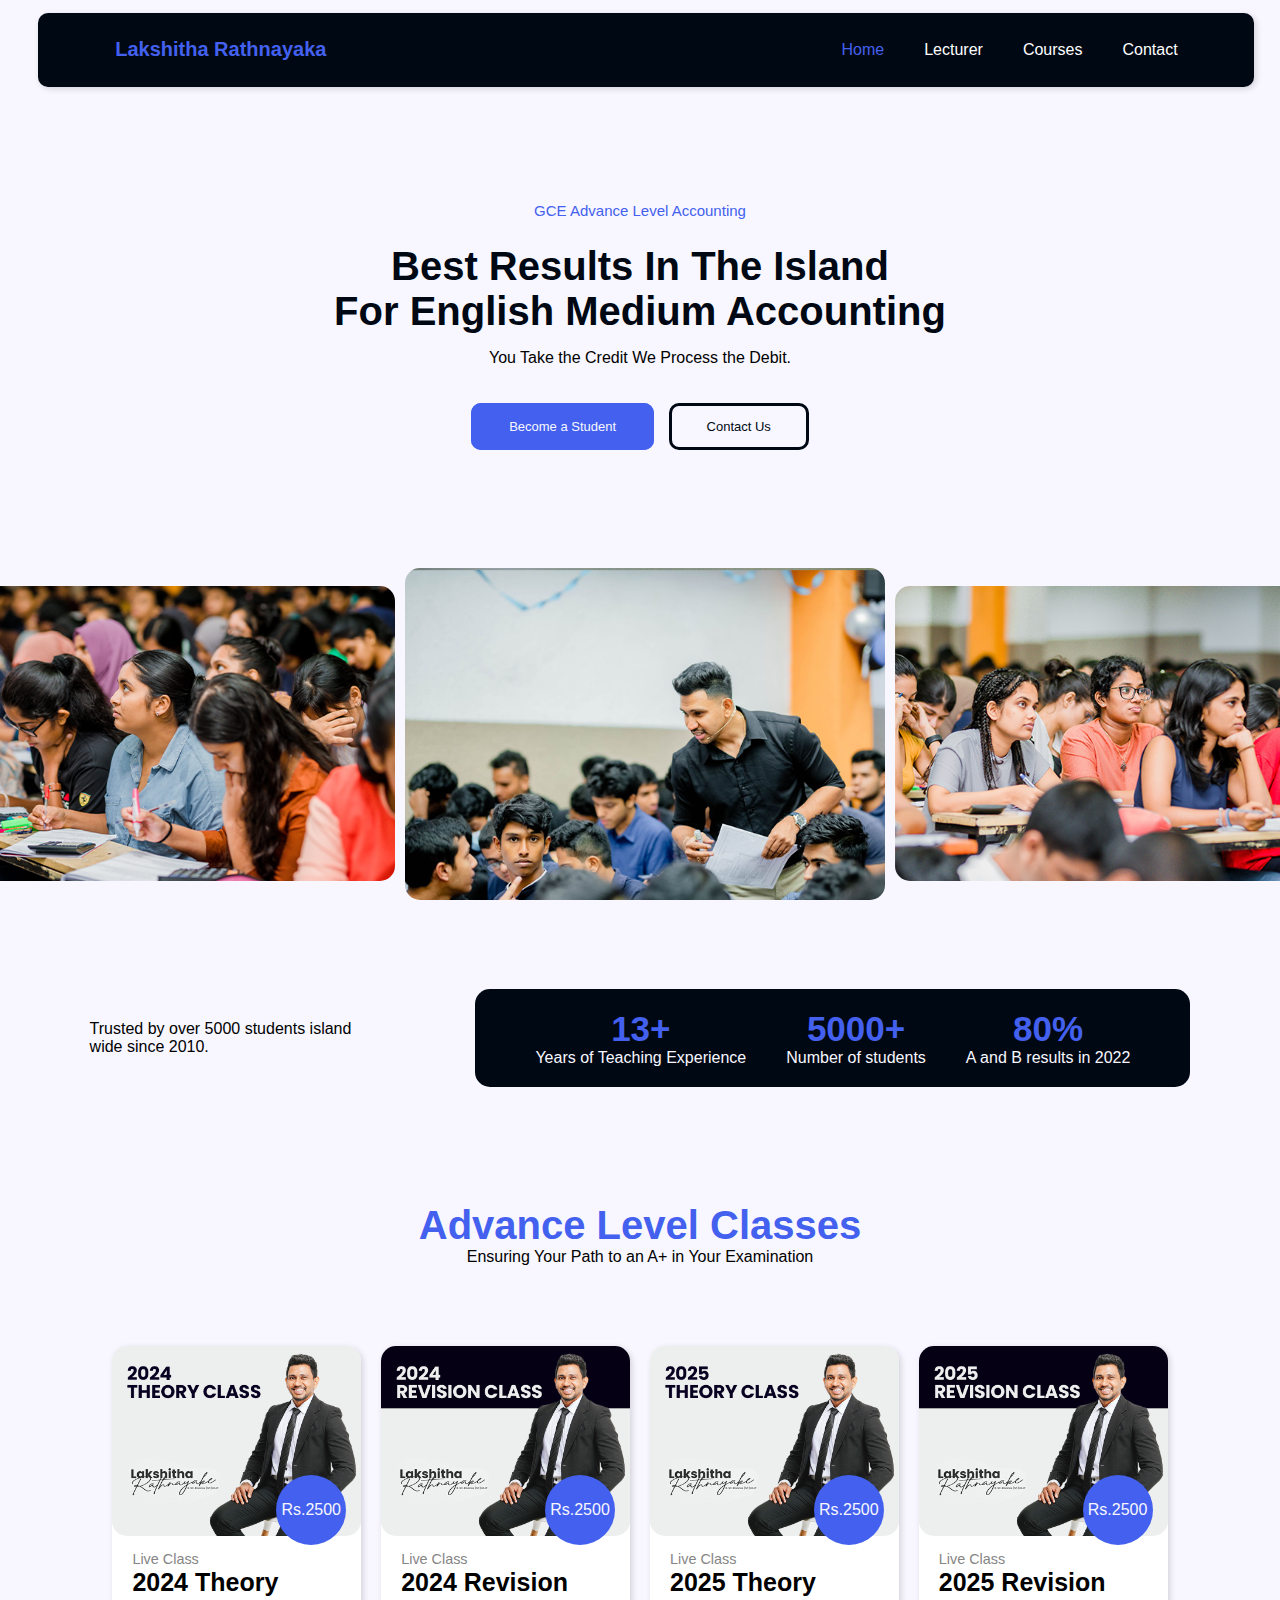
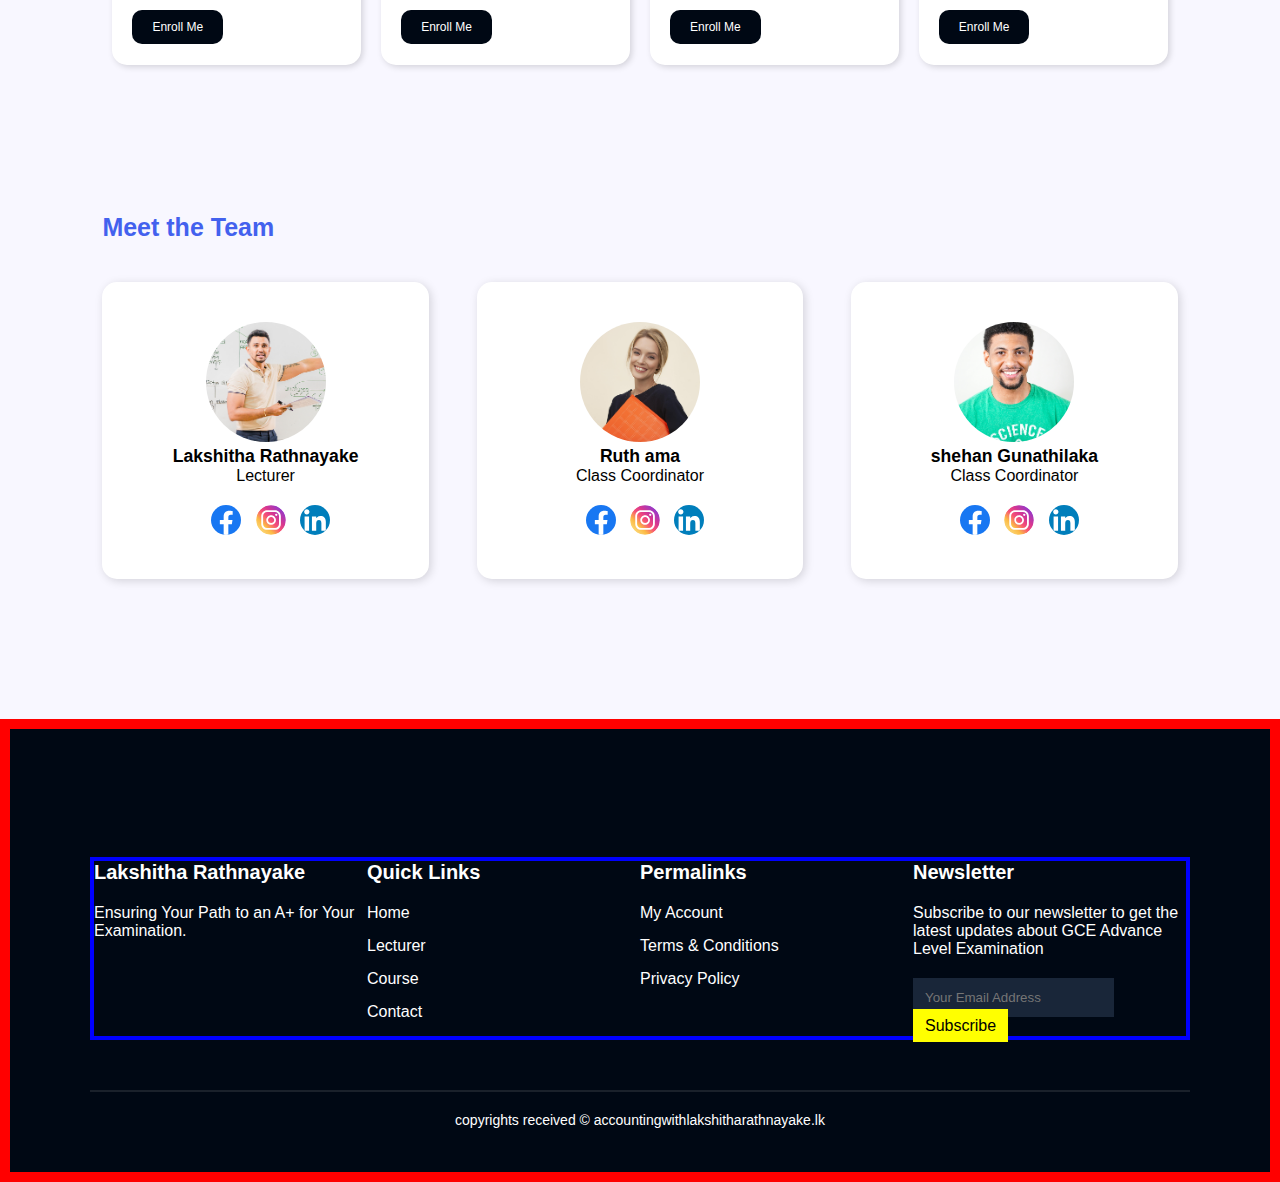
==== index.html @ cc1f696d "first commit" ====
<!DOCTYPE html>
<html>
    <head>
        <meta charset="UTF-8">
        <meta http-equiv="X-UA-Compatible" content="IE=edge">
        <meta name="viewport" content="width=device-width, initial-scale=1.0">

        <title>Lakshitha Rathnayaka</title>
        <link rel="stylesheet" href="style.css">
        <link rel="stylesheet" href="path/to/font-awesome/css/font-awesome.min.css">
    </head>
    <body>

        <!--navigation-->
        <nav>
            <h1 class="logo">Lakshitha Rathnayaka</h1>
            <div class="navigation">
                <ul>
                    <li><a class="active" href="#">Home</a></li>
                    <li><a href="lecturer.html">Lecturer</a></li>
                    <li><a href="courses.html">Courses</a></li>
                    <li><a href="contact.html">Contact</a></li>
                </ul>
            </div>
        </nav>

        <!--home-->

        <section id="home">
            <h1>GCE Advance Level Accounting</h1>
            <h3>Best Results In The Island </br>For English Medium Accounting</h3>
            <p>You Take the Credit We Process the Debit.</p>
            <div class="btn">
                <a class="blue" href="#">Become a Student</a>
                <a class="black" href="#">Contact Us</a>
            </div>
        </section>


         <!--gallery-->

        <section id="img">
            <img src="image/img 2.png" alt="img01">
            <img class="mainimg" src="image/img 11.png" alt="img02">
            <img src="image/img 1.jpg" alt="img03">
        </section>


        <!--Stats-->

        <section id="stats">
            <h3>Trusted by over 5000 students island </br>wide since 2010.</h3>

            <div class="stat-base">
                <div class="stat-card">
                    <h3>13+</h3>
                    <h4>Years of Teaching Experience</h4>
                </div>
                <div class="stat-card">
                    <h3>5000+</h3>
                    <h4>Number of students</h4>
                </div>
                <div class="stat-card">
                    <h3>80%</h3>
                    <h4>A and B results in 2022</h4>
                </div>
            </div>

        </section>


        <!-- classes -->
        <section id="classes">
            <h3>Advance Level Classes</h3>
            <p>Ensuring Your Path to an A+ in Your Examination</p>
            <div class="class-box">

                <div class="class-card">
                    <img src="image/class 1.png" alt="theory class">
                    <div class="details">
                        <span>Live Class</span>
                        <h6>2024 Theory</h6>
                        <div class="btn">
                            <a class="black" href="course-inner.html">Enroll Me</a>
                        </div>
                    </div>
                    <div class="price">
                        Rs.2500
                    </div>
                </div>

                <div class="class-card">
                    <img src="image/class 2.png" alt="rev class">
                    <div class="details">
                        <span>Live Class</span>
                        <h6>2024 Revision</h6>
                        <div class="btn">
                            <a class="black" href="#">Enroll Me</a>
                        </div>
                    </div>
                    <div class="price">
                        Rs.2500
                    </div>
                </div>

                <div class="class-card">
                    <img src="image/class 3.png" alt="theory class">
                    <div class="details">
                        <span>Live Class</span>
                        <h6>2025 Theory</h6>
                        <div class="btn">
                            <a class="black" href="#">Enroll Me</a>
                        </div>
                    </div>
                    <div class="price">
                        Rs.2500
                    </div>
                </div>

                <div class="class-card">
                    <img src="image/class 4.png" alt="rev class">
                    <div class="details">
                        <span>Live Class</span>
                        <h6>2025 Revision</h6>
                        <div class="btn">
                            <a class="black" href="#">Enroll Me</a>
                        </div>
                    </div>
                    <div class="price">
                        Rs.2500
                    </div>
                </div>

            </div>
        </section>

        <!-- team section -->

        <section id="team">
            <h2>Meet the Team</h2>
            <div class="team-box">

                <div class="member1">
                    <img src="image/prile img 2.png" alt="">
                    <h6>Lakshitha Rathnayake</h6>
                    <p>Lecturer</p>
                    <img src="image/fb.svg" alt="facebook icon" class="social">
                    <img src="image/insta.svg" alt="instagram icon" class="social">
                    <img src="image/linkedin.svg" alt="linkedin icon" class="social">
                </div>

                <div class="member1">
                    <img src="image/pexels-moose-photos-1587009.jpg.png" alt="">
                    <h6>Ruth ama</h6>
                    <p>Class Coordinator</p>
                    <img src="image/fb.svg" alt="facebook icon" class="social">
                    <img src="image/insta.svg" alt="instagram icon" class="social">
                    <img src="image/linkedin.svg" alt="linkedin icon" class="social">
                </div>

                <div class="member1">
                    <img src="image/pexels-justin-shaifer-1222271.jpg.png" alt="">
                    <h6>shehan Gunathilaka</h6>
                    <p>Class Coordinator</p>
                    <img src="image/fb.svg" alt="facebook icon" class="social">
                    <img src="image/insta.svg" alt="instagram icon" class="social">
                    <img src="image/linkedin.svg" alt="linkedin icon" class="social">
                </div>

            </div>
        </section>

        <!-- footer section -->

        <footer>
            <div class="footer_container">

                <div class="footer1">
                    <a href="index.html" class="footer_logo">Lakshitha Rathnayake</a>
                    <p>Ensuring Your Path to an A+ for Your Examination.</p>
                </div>

                <div class="footer2">
                    <h4>Quick Links</h4>
                    <ul class="quick_links">
                        <li><a href="index.html">Home</a></li>
                        <li><a href="#">Lecturer</a></li>
                        <li><a href="#">Course</a></li>
                        <li><a href="#">Contact</a></li>
                    </ul>
                </div>

                <div class="footer3">
                    <h4>Permalinks</h4>
                    <ul class="permalinks">
                        <li><a href="#">My Account</a></li>
                        <li><a href="#">Terms & Conditions</a></li>
                        <li><a href="#">Privacy Policy</a></li>
                    </ul>
                </div>

                <div class="newsletter">
                    <h4>Newsletter</h4>
                    <p>Subscribe to our newsletter to get the latest updates about GCE Advance Level Examination</p>
                    <div class="Subscribe">
                        <input type="text" placeholder="Your Email Address">
                        <a href="#" class="yellow_button">Subscribe</a>
                    </div>
                </div>

                <!-- <div class="copyright">
                    copyrights received &copy accountingwithlakshitharathnayake.lk
                </div> -->

            </div>

            <div class="copyright">
                <p>copyrights received &copy accountingwithlakshitharathnayake.lk</p>
            </div>
        </footer>

    </body>
</html>
---- style.css ----
@import url('https://fonts.googleeapis.com/css2?family=Poppins:wght@100;200;300;400;500;600;700;800;900&display=swap');
 *{
    margin: 0;
    padding: 0;
    box-sizing: border-box;
 }

 body{
    font-family: 'Poppins', sans-serif;
    background-color: #f8f7ff;
    
 }

 /* GLOBAL TAGS */

 h1{
    font-size: 2.5rem;
    font-weight: 700;
    color:black;
 }

 span{
     font-size: .9rem;
     color: black;
 }

 h6{
    font-size: 1.1rem;
    color: black ;
 }

 /*navigation*/
 nav{
    /* position: fixed; */
    width:95%;
    align-content: center;  /*check if it is aligned properly*/
    display:flex;
    flex-direction: row;
    justify-content: space-between;
    padding: 2vw 6vw;
    align-items: center;
    background-color: #000814;
    margin: 1vw 3vw;
    border-radius: 10px;
    box-shadow: 2px 2px 6px rgba(0, 0, 0, 0.15);
 }


 nav h1{
    font-size: 20px; 
    color: #4361ee;
    cursor: pointer;
 }

 nav .navigation ul{
    display: flex;
    justify-content: flex-end;
    align-items: center;
 }

 nav .navigation ul li{
    list-style: none;
    margin-left: 40px;
 }

 nav .navigation ul li a{
    text-decoration: none;
    color: white;
    
 }

 nav .navigation ul li a.active,

 nav .navigation ul li a:hover{
    color: #4361ee;
    transition: 0.3s ease;
 }

/*home*/

#home{
    justify-content: center;
    align-items: center;
    text-align: center;
    padding: 8vw;
}

#home h1{
    font-size: 15px;
    color: #4361ee;
    font-weight: 400;
    margin-bottom: 25px;
}

#home h3{
    font-size: 40px;
    color: #000814;
    line-height: 45px;
    font-weight: 560;
    margin-bottom: 15px;
}

#home .btn{
    margin-top: 50px;

}

#home a{
    align-items: center;
    text-decoration: none;
    color: #f8f7ff;
    font-size: 13px;
    font-weight: 500;
    padding: 13px 35px;
    background-color: #4361ee;
    border-radius: 10px;
}

#home a.blue{
    border: solid;
    border-color: #4361ee;
}

#home a.blue:hover{
    border-color: #000814;
    color: #f8f7ff;
    background-color: #000814;
    transition: 0.4s ease;
    box-shadow: 2px 2px 6px rgba(0, 0, 0, 0.15);
}

#home a.black{
    color: #000814;
    background-color: rgba(0, 0, 0, 0);
    border-style: solid;
    border-width: 3px;
    border-color: #000814;
    margin-left: 10px;
}

#home a.black:hover{
    color: #f8f7ff;
    background-color: #000814;
    transition: 0.4s ease;
    box-shadow: 2px 2px 6px rgba(0, 0, 0, 0.15);
}

/*gallery*/

#img{
    display: flex;
    justify-content: center;
    align-items: center;
}

#img img{
    width: 480px;
    margin-left: 10px;
    margin-top: 30px;
    border-radius: 15px;
}

/*Stats*/

#stats{

    align-content: center;
    display: flex;
    flex-direction: row;
    align-content: center;
    justify-content: space-between;
    align-items: center;
    margin: 7vw 7vw;
}

#stats h3{
    font-size: 16px;
    font-weight: 500;
}

#stats .stat-base{
    display: flex;
    flex-direction: row;
    padding: 20px 40px;
    background-color: #000814;
    border-radius: 15px;
}

/*#stats .stat-base{
    display: grid;
    grid-template-columns: repeat(auto-fit, minmax(320, 1fr));
    grid-gap: 1rem;
}*/

#stats .stat-card{
    align-items: center;
    margin-left: 20px;
    margin-right: 20px;
    text-align: center;
}

#stats .stat-card h3{
    color: #4361ee;
    font-size: 35px;
    font-weight: 550;
}

#stats .stat-card h4{
    color: #f8f7ff;
    font-weight: 400;
}


/* class */

#classes{
    padding: 2vw 8vw 2vw 8vw;
    text-align: center;
}

#classes h3{
    font-size: 40px;
    color: #4361ee;
}

/* #classes .class-box{
    display: grid;
    grid-template-columns: repeat(auto-fit, minmax(320, 1fr));
    grid-gap: 1rem;
    
} */

#classes .class-box{
    display: flex;
    flex-direction: row;
    margin: 80px 0 20px 0;
}

#classes .class-card{
    text-align: start;
    height: 100%;
    margin: 0 10px 0 10px;
    background-color: #ffffff;
    position: relative;
    padding: 0 0 30px 0;
    border-radius: 15px;
    box-shadow: 2px 2px 6px rgba(0, 0, 0, 0.15);
    
}

#classes .class-card img{
    width: 100%;
    height: 60%;
    background-size: cover;
    background-position: center;
    border-radius: 15px;
}

#classes .details{
    padding: 10px 20px 0 20px;
}

#classes .details h6{
    font-size: 25px;
}

#classes .details span{
    color: #858585;
}

#classes .class-card .price{
    background-color: #4361ee;
    color: #f8f7ff;
    line-height: 70px;
    width: 70px;
    height: 70px;
    border-radius: 50%;
    text-align: center;
    font-weight: 500;
    position: absolute;
    right: 15px;
    bottom: 120px;
}

#classes .class-card .btn{
    margin-top: 20px; 
}



#classes .class-card .btn .black{
    /* border-style: solid;
    border-radius: 10px;
    border-color: #000814;
    border-width: 2px; */
    background-color: #000814;
    width: 100%;
    padding: 10px 20px 10px 20px;
    text-align: center;
    color: white;
    border-radius: 10px;
    text-decoration: none;
    font-size: 12px;
}

#classes .class-card .btn .black:hover{
    color: #f8f7ff;
    background-color: #4361ee;
    border-color: #4361ee;
    transition: 0.4s ease;
} 

/* team members */

#team{
    padding: 8vw 8vw 0 8vw;
    /* text-align: center; */
}

#team .team-box{
    display: grid;
    grid-template-columns: repeat(3,1fr);
    gap: 3rem;
    text-align: center;
}

#team .member1{
    margin: 40px 0 20px 0;
    padding: 40px 20px 40px 20px;
    background-color: white;
    border-radius: 15px;
    box-shadow: 2px 2px 10px rgba(0, 0, 0, 0.15);
}

#team h2{
    color: #4361ee;
    font-size: 25px;
}

#team .member1 img{
    border-radius: 50%;
    width: 120px;
}

#team .member1 .social{
    margin: 20px 0 0 10px;
    width: 30px;

}

/* footer section */

footer{
    background-color: #000814;
    border: 10px solid red;
    margin-top: 120px;
    padding: 8rem 5rem 4rem 5rem;
    justify-content: space-between;
}

footer .footer_container{
    border: 4px solid blue;
    display: grid;
    grid-template-columns: repeat(4,1fr);
    color: white;
}

@media(max-width:600px){
    footer .footer_container{
        grid-template-columns:repeat(1,1fr) ;
    }
}

footer .footer_container h4{
    font-size: 20px;
    margin-bottom: 20px;
}

footer .footer_container a{
    text-decoration: none;
    color: white;
    
}

footer .footer_container a:hover{
    color: #4361ee;
    transition: 0.3s ease;
}

footer .footer_container li{
    list-style: none;
    margin-bottom: 15px;
}

footer .footer_container .footer_logo{
    font-size: 20px;
    font-weight: 600;
}

footer .footer_container .footer1 p{
    margin-top: 20px;
}

footer .footer_container .Subscribe{
    margin-top: 20px;
}

footer .footer_container .Subscribe input {
    padding: 12px;
    background-color: #192639;
    border: none;
    color: #f8f7ff;
}

footer .footer_container .Subscribe a{
    background-color: yellow;
    padding: 8px 12px;
    color: black;
}

footer .footer_container .Subscribe a:hover{
    background-color: #f8f7ff;
}

footer .copyright{
    border-top: solid;
    border-width: 2px;
    border-color: rgba(255, 255, 255, 0.103);
    color: white;
    margin-top: 50px;
    text-align: center;
    margin-bottom: -20px;
    font-size: 14px;
}

footer .copyright p{
    margin-top: 20px;
}


/* ---------------------------lecturer page---------------------------------- */

#profile{
    margin: 10vw 7vw;
}

#profile .profile_container{
    display: grid;
    grid-template-columns: repeat(2,1fr);
}

#profile img{
    border-radius: 15px;
}

#profile h5{
    margin-top: 5px;
    color: #4361ee;
    font-weight: 300;
}

#profile p{
    margin-top: 40px;
}

#profile .btn{
    margin-top: 70px;

}

#profile a{
    align-items: center;
    text-decoration: none;
    color: #f8f7ff;
    font-size: 13px;
    font-weight: 500;
    padding: 10px 35px;
    background-color: #4361ee;
    border-radius: 10px;
}

#profile a.blue{
    border: solid;
    border-color: #4361ee;
}

#profile a.blue:hover{
    border-color: #000814;
    color: #f8f7ff;
    background-color: #000814;
    transition: 0.4s ease;
    box-shadow: 2px 2px 6px rgba(0, 0, 0, 0.15);
}

/* academic plan */

#plan{
    margin: 10vw 7vw 4vw 7vw;
}

#plan h3{
    text-align: center;
    font-size: 25px;
    font-weight: 500;
    margin-bottom: 60px;
}

#plan .plan_section{
    background-color: white;
    box-shadow: 2px 2px 30px rgba(54, 104, 255, 0.315);
    padding: 50px 40px;
    border-radius: 20px;
}

#plan .plan_section .plan_detail{
    margin-bottom: 40px;
}

#plan h4{
    font-size: 18px;
    font-weight: 600;
    color: #4361ee;
    margin-bottom: 5px;
}

/* ------------------------------course inner page------------------------------------*/

#course-inner{
    display: flex;
    justify-content: space-between;
    align-items: flex-start;
    padding: 5vw 8vw;
}

#course-inner .overview{
    width: 70%;
}

#course-inner .overview .course-img{
    width: 100%;
    height: 60vh;
    object-fit: cover;
    border-radius: 15px;
    margin-bottom: 20px;
}

#course-inner .overview .class-head{
    display: flex;
    align-items: flex-start;
    justify-content: space-between;
}

#course-inner .overview .class-head .c-name{
    width: 70%;
}

#course-inner .overview .class-head .c-name h2{
    color: #4361ee;
    margin-bottom: 10px;
}

#course-inner .overview .class-head .c-name p{
    font-size: 15px;
}

#course-inner span{
    padding: 13px 16px;
    background-color: #d3dbff;
    color: #4361ee;
    font-size: 15px;
    font-weight: 400;
    border-radius: 5px;
}

#course-inner h3{
    font-weight: 500;
    margin: 20px 0;
}

#course-inner hr{
    margin-top: 20px;
    width: 90%;
}

#course-inner i{
    background-color: #d3dbff ;
    color: #4361ee;
    border-radius: 50%;
    margin-right: 15px;
    width: 16px;
    height: 16px;
    line-height: 16px;
    text-align: center;

}

#course-inner .important p{
    font-size: 15px;
    padding-bottom: 15px;
}

#course-inner .enrol{
    width: 320px;
    padding: 30px;
    border-radius: 15px;
    box-shadow: 2px 2px 30px rgba(54, 104, 255, 0.176);

}

#course-inner .enrol p{
    margin-bottom: 20px;
    font-size: 15px;
}

#course-inner .enrol .enrol-button{
    margin: 60px 0 20px 0;
}

#course-inner .enrol .enrol-blue-button{
    background-color: #000814;
    border-radius: 10px;
    margin-top: 40px;
    padding: 12px 20px;
}

#course-inner .enrol .enrol-blue-button:hover{
    background-color: #4361ee;
    transition: 0.4s ease;
}

#course-inner .enrol .enrol-button a{
    text-decoration: none;
    color: #f8f7ff;
    font-weight: 500;
    font-size: 15px;
}
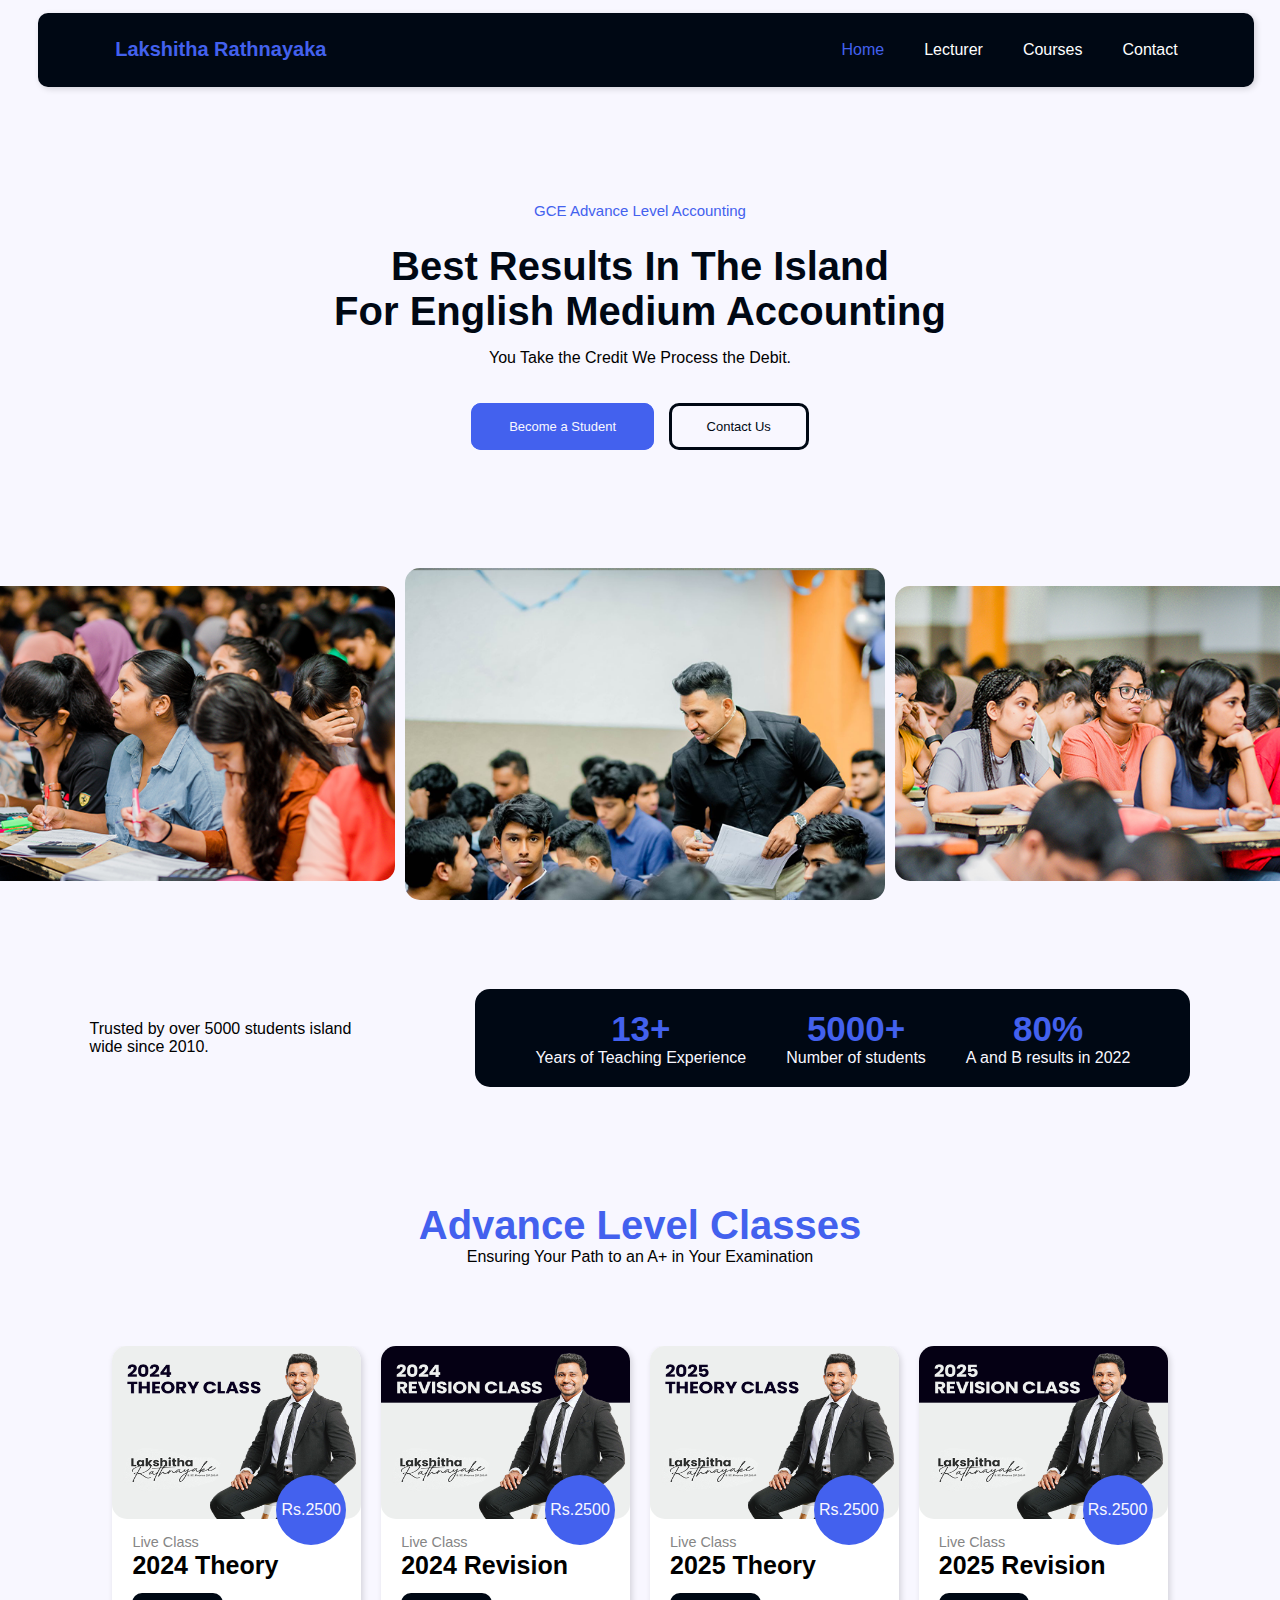
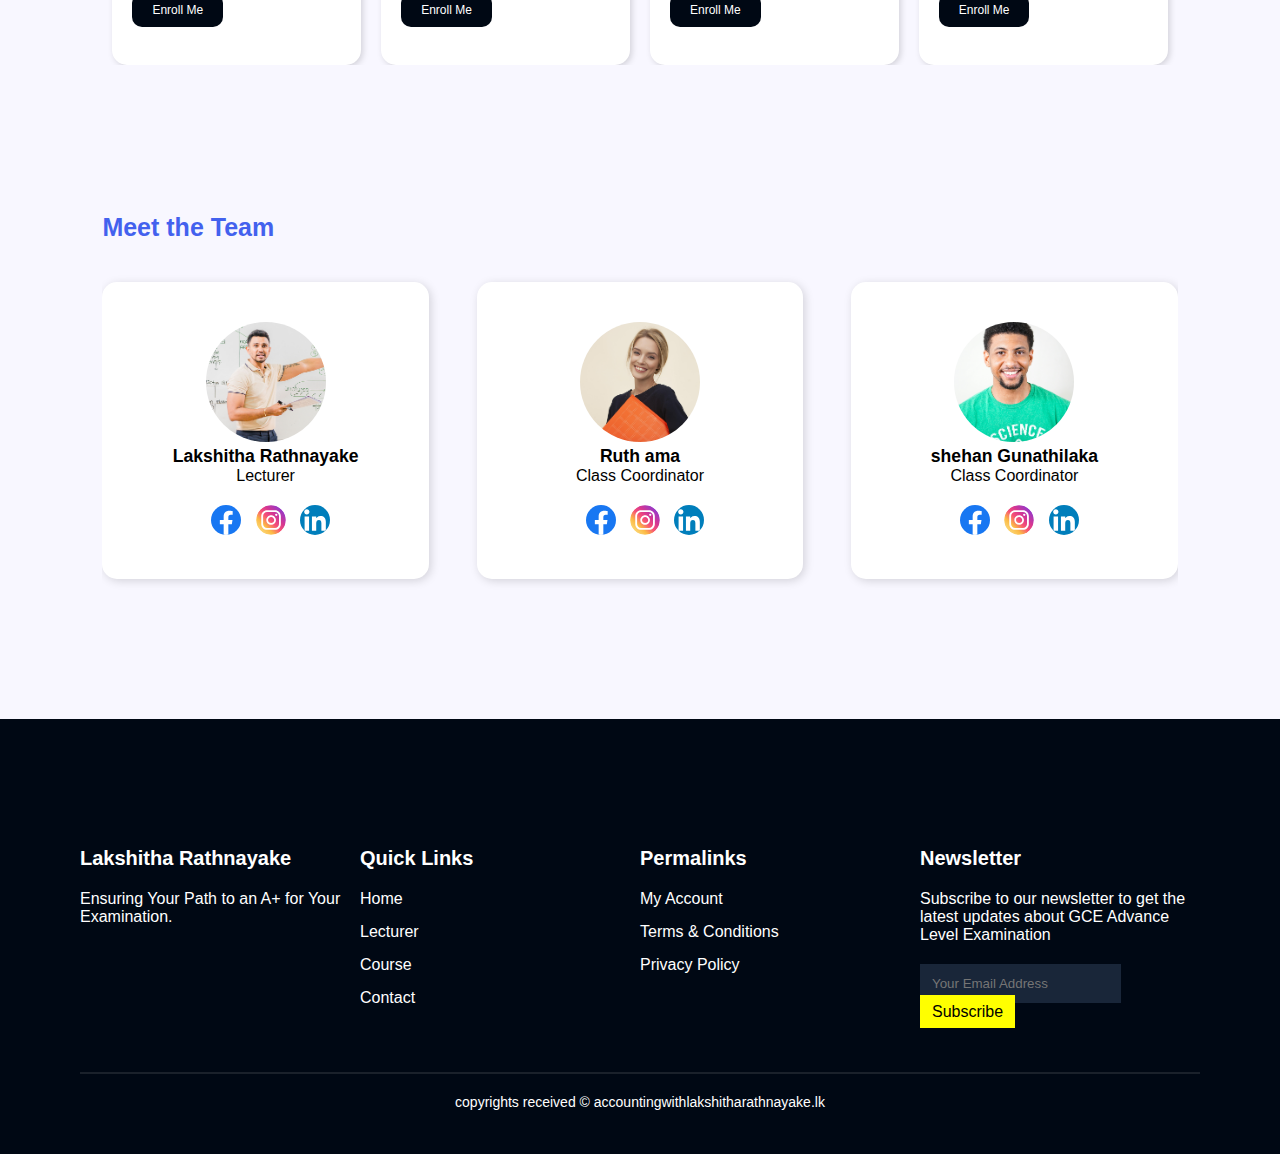
==== commit 2889ba99: "responsive 3" ====
--- a/index.html
+++ b/index.html
@@ -15,13 +15,14 @@
         <nav>
             <h1 class="logo">Lakshitha Rathnayaka</h1>
             <div class="navigation">
-                <ul>
-                    <li><a class="active" href="#">Home</a></li>
+                <ul class="navbarUl">
+                    <li><a class="active" href="index.html">Home</a></li>
                     <li><a href="lecturer.html">Lecturer</a></li>
                     <li><a href="courses.html">Courses</a></li>
                     <li><a href="contact.html">Contact</a></li>
                 </ul>
             </div>
+            <svg onclick="" class="hamburger" xmlns="http://www.w3.org/2000/svg" viewBox="0 0 448 512"><!--!Font Awesome Free 6.5.1 by @fontawesome - https://fontawesome.com License - https://fontawesome.com/license/free Copyright 2024 Fonticons, Inc.--><path fill="#ffffff" d="M0 96C0 78.3 14.3 64 32 64H416c17.7 0 32 14.3 32 32s-14.3 32-32 32H32C14.3 128 0 113.7 0 96zM0 256c0-17.7 14.3-32 32-32H416c17.7 0 32 14.3 32 32s-14.3 32-32 32H32c-17.7 0-32-14.3-32-32zM448 416c0 17.7-14.3 32-32 32H32c-17.7 0-32-14.3-32-32s14.3-32 32-32H416c17.7 0 32 14.3 32 32z"/></svg>
         </nav>
 
         <!--home-->
@@ -220,4 +221,6 @@
         </footer>
 
     </body>
+
+    <script src="script.js"></script>
 </html>--- a/style.css
+++ b/style.css
@@ -1,636 +1,865 @@
  @import url('https://fonts.googleeapis.com/css2?family=Poppins:wght@100;200;300;400;500;600;700;800;900&display=swap');
- *{
-    margin: 0;
-    padding: 0;
-    box-sizing: border-box;
- }
-
- body{
-    font-family: 'Poppins', sans-serif;
-    background-color: #f8f7ff;
-    
+
+ * {
+     margin: 0;
+     padding: 0;
+     box-sizing: border-box;
+ }
+
+
+
+ body {
+     font-family: 'Poppins', sans-serif;
+     background-color: #f8f7ff;
+
+     margin: 0;
+     padding: 0;
+
+
+
  }
 
  /* GLOBAL TAGS */
 
- h1{
-    font-size: 2.5rem;
-    font-weight: 700;
-    color:black;
- }
-
- span{
+ h1 {
+     font-size: 2.5rem;
+     font-weight: 700;
+     color: black;
+ }
+
+ span {
      font-size: .9rem;
      color: black;
  }
 
- h6{
-    font-size: 1.1rem;
-    color: black ;
+ h6 {
+     font-size: 1.1rem;
+     color: black;
  }
 
  /*navigation*/
- nav{
-    /* position: fixed; */
-    width:95%;
-    align-content: center;  /*check if it is aligned properly*/
-    display:flex;
-    flex-direction: row;
-    justify-content: space-between;
-    padding: 2vw 6vw;
-    align-items: center;
-    background-color: #000814;
-    margin: 1vw 3vw;
-    border-radius: 10px;
-    box-shadow: 2px 2px 6px rgba(0, 0, 0, 0.15);
- }
-
-
- nav h1{
-    font-size: 20px; 
-    color: #4361ee;
-    cursor: pointer;
- }
-
- nav .navigation ul{
-    display: flex;
-    justify-content: flex-end;
-    align-items: center;
- }
-
- nav .navigation ul li{
-    list-style: none;
-    margin-left: 40px;
- }
-
- nav .navigation ul li a{
-    text-decoration: none;
-    color: white;
-    
+ nav {
+     /* position: fixed; */
+     width: 95%;
+     align-content: center;
+     /*check if it is aligned properly*/
+     display: flex;
+     flex-direction: row;
+     justify-content: space-between;
+     padding: 2vw 6vw;
+     align-items: center;
+     background-color: #000814;
+     margin: 1vw 3vw;
+     border-radius: 10px;
+     box-shadow: 2px 2px 6px rgba(0, 0, 0, 0.15);
+
+ }
+
+
+ nav h1 {
+     font-size: 20px;
+     color: #4361ee;
+     cursor: pointer;
+ }
+
+
+
+ nav .navigation ul {
+     display: flex;
+     justify-content: flex-end;
+     align-items: center;
+ }
+
+ nav .navigation ul li {
+     list-style: none;
+     margin-left: 40px;
+ }
+
+ nav .navigation ul li a {
+     text-decoration: none;
+     color: white;
+
  }
 
  nav .navigation ul li a.active,
 
- nav .navigation ul li a:hover{
-    color: #4361ee;
-    transition: 0.3s ease;
- }
-
-/*home*/
-
-#home{
-    justify-content: center;
-    align-items: center;
-    text-align: center;
-    padding: 8vw;
-}
-
-#home h1{
-    font-size: 15px;
-    color: #4361ee;
-    font-weight: 400;
-    margin-bottom: 25px;
-}
-
-#home h3{
-    font-size: 40px;
-    color: #000814;
-    line-height: 45px;
-    font-weight: 560;
-    margin-bottom: 15px;
-}
-
-#home .btn{
-    margin-top: 50px;
-
-}
-
-#home a{
-    align-items: center;
-    text-decoration: none;
-    color: #f8f7ff;
-    font-size: 13px;
-    font-weight: 500;
-    padding: 13px 35px;
-    background-color: #4361ee;
-    border-radius: 10px;
-}
-
-#home a.blue{
-    border: solid;
-    border-color: #4361ee;
-}
-
-#home a.blue:hover{
-    border-color: #000814;
-    color: #f8f7ff;
-    background-color: #000814;
-    transition: 0.4s ease;
-    box-shadow: 2px 2px 6px rgba(0, 0, 0, 0.15);
-}
-
-#home a.black{
-    color: #000814;
-    background-color: rgba(0, 0, 0, 0);
-    border-style: solid;
-    border-width: 3px;
-    border-color: #000814;
-    margin-left: 10px;
-}
-
-#home a.black:hover{
-    color: #f8f7ff;
-    background-color: #000814;
-    transition: 0.4s ease;
-    box-shadow: 2px 2px 6px rgba(0, 0, 0, 0.15);
-}
-
-/*gallery*/
-
-#img{
-    display: flex;
-    justify-content: center;
-    align-items: center;
-}
-
-#img img{
-    width: 480px;
-    margin-left: 10px;
-    margin-top: 30px;
-    border-radius: 15px;
-}
-
-/*Stats*/
-
-#stats{
-
-    align-content: center;
-    display: flex;
-    flex-direction: row;
-    align-content: center;
-    justify-content: space-between;
-    align-items: center;
-    margin: 7vw 7vw;
-}
-
-#stats h3{
-    font-size: 16px;
-    font-weight: 500;
-}
-
-#stats .stat-base{
-    display: flex;
-    flex-direction: row;
-    padding: 20px 40px;
-    background-color: #000814;
-    border-radius: 15px;
-}
-
-/*#stats .stat-base{
+ nav .navigation ul li a:hover {
+     color: #4361ee;
+     transition: 0.3s ease;
+ }
+
+ /* Hamburger  */
+ .active {
+     right: 15px;
+ }
+
+ .hamburger {
+     width: 20px;
+     display: none;
+     visibility: visible;
+
+ }
+
+
+ @media(max-width:850px) {
+     .navigation {
+         overflow: hidden;
+     }
+
+
+     nav .navigation ul li {
+         padding: 0;
+         margin-left: 0;
+     }
+
+     nav ul {
+         top: 65px;
+         padding: 30px;
+         right: -100%;
+         border-radius: 15px;
+         display: flex;
+         justify-content: center;
+         align-items: center;
+         gap: 10px;
+         flex-direction: column;
+         transition: 1s;
+         background-color: black;
+         position: fixed;
+         z-index: 100;
+         /* visibility:hidden; */
+
+     }
+
+
+
+     .hamburger {
+         display: block;
+     }
+
+
+
+ }
+
+
+
+ /*home*/
+
+ #home {
+     justify-content: center;
+     align-items: center;
+     text-align: center;
+     padding: 8vw;
+ }
+
+ #home h1 {
+     font-size: 15px;
+     color: #4361ee;
+     font-weight: 400;
+     margin-bottom: 25px;
+ }
+
+ #home h3 {
+     font-size: 40px;
+     color: #000814;
+     line-height: 45px;
+     font-weight: 560;
+     margin-bottom: 15px;
+ }
+
+ #home .btn {
+     margin-top: 50px;
+
+ }
+
+ #home a {
+     align-items: center;
+     text-decoration: none;
+     color: #f8f7ff;
+     font-size: 13px;
+     font-weight: 500;
+     padding: 13px 35px;
+     background-color: #4361ee;
+     border-radius: 10px;
+ }
+
+ #home a.blue {
+     border: solid;
+     border-color: #4361ee;
+ }
+
+ #home a.blue:hover {
+     border-color: #000814;
+     color: #f8f7ff;
+     background-color: #000814;
+     transition: 0.4s ease;
+     box-shadow: 2px 2px 6px rgba(0, 0, 0, 0.15);
+ }
+
+ #home a.black {
+     color: #000814;
+     background-color: rgba(0, 0, 0, 0);
+     border-style: solid;
+     border-width: 3px;
+     border-color: #000814;
+     margin-left: 10px;
+ }
+
+ #home a.black:hover {
+     color: #f8f7ff;
+     background-color: #000814;
+     transition: 0.4s ease;
+     box-shadow: 2px 2px 6px rgba(0, 0, 0, 0.15);
+ }
+
+ /*gallery*/
+
+ #img {
+     display: flex;
+     justify-content: center;
+     align-items: center;
+     overflow: hidden;
+ }
+
+ #img img {
+     width: 480px;
+     margin-left: 10px;
+     margin-top: 30px;
+     border-radius: 15px;
+ }
+
+
+
+ /*Stats*/
+
+ #stats {
+
+     align-content: center;
+     display: flex;
+     flex-direction: row;
+     align-content: center;
+     justify-content: space-between;
+     align-items: center;
+     margin: 7vw 7vw;
+ }
+
+ #stats h3 {
+     font-size: 16px;
+     font-weight: 500;
+ }
+
+ #stats .stat-base {
+     display: flex;
+     flex-direction: row;
+     padding: 20px 40px;
+     background-color: #000814;
+     border-radius: 15px;
+ }
+
+ /*#stats .stat-base{
     display: grid;
     grid-template-columns: repeat(auto-fit, minmax(320, 1fr));
     grid-gap: 1rem;
 }*/
 
-#stats .stat-card{
-    align-items: center;
-    margin-left: 20px;
-    margin-right: 20px;
-    text-align: center;
-}
-
-#stats .stat-card h3{
-    color: #4361ee;
-    font-size: 35px;
-    font-weight: 550;
-}
-
-#stats .stat-card h4{
-    color: #f8f7ff;
-    font-weight: 400;
-}
-
-
-/* class */
-
-#classes{
-    padding: 2vw 8vw 2vw 8vw;
-    text-align: center;
-}
-
-#classes h3{
-    font-size: 40px;
-    color: #4361ee;
-}
-
-/* #classes .class-box{
+ #stats .stat-card {
+     align-items: center;
+     margin-left: 20px;
+     margin-right: 20px;
+     text-align: center;
+ }
+
+ #stats .stat-card h3 {
+     color: #4361ee;
+     font-size: 35px;
+     font-weight: 550;
+ }
+
+ #stats .stat-card h4 {
+     color: #f8f7ff;
+     font-weight: 400;
+ }
+
+ @media(max-width:850px) {
+     #stats {
+         flex-direction: column;
+         gap: 10px;
+     }
+
+     #stats h3 {
+         text-align: center;
+     }
+
+     #stats .stat-base {
+         flex-direction: column;
+         gap: 30px;
+         padding: 75px 50px;
+         margin-top: 30px;
+
+     }
+ }
+
+
+ /* =================================== CLASSES ===================================*/
+
+
+ /* class */
+
+ #classes {
+     padding: 2vw 8vw 2vw 8vw;
+     text-align: center;
+ }
+
+ #classes h3 {
+     font-size: 40px;
+     color: #4361ee;
+ }
+
+ /* #classes .class-box{
     display: grid;
     grid-template-columns: repeat(auto-fit, minmax(320, 1fr));
     grid-gap: 1rem;
     
 } */
 
-#classes .class-box{
-    display: flex;
-    flex-direction: row;
-    margin: 80px 0 20px 0;
-}
-
-#classes .class-card{
-    text-align: start;
-    height: 100%;
-    margin: 0 10px 0 10px;
-    background-color: #ffffff;
-    position: relative;
-    padding: 0 0 30px 0;
-    border-radius: 15px;
-    box-shadow: 2px 2px 6px rgba(0, 0, 0, 0.15);
-    
-}
-
-#classes .class-card img{
-    width: 100%;
-    height: 60%;
-    background-size: cover;
-    background-position: center;
-    border-radius: 15px;
-}
-
-#classes .details{
-    padding: 10px 20px 0 20px;
-}
-
-#classes .details h6{
-    font-size: 25px;
-}
-
-#classes .details span{
-    color: #858585;
-}
-
-#classes .class-card .price{
-    background-color: #4361ee;
-    color: #f8f7ff;
-    line-height: 70px;
-    width: 70px;
-    height: 70px;
-    border-radius: 50%;
-    text-align: center;
-    font-weight: 500;
-    position: absolute;
-    right: 15px;
-    bottom: 120px;
-}
-
-#classes .class-card .btn{
-    margin-top: 20px; 
-}
-
-
-
-#classes .class-card .btn .black{
-    /* border-style: solid;
+ #classes .class-box {
+     display: grid;
+     grid-template-columns: repeat(4, 1fr);
+     margin: 80px 0 20px 0;
+     overflow: hidden;
+ }
+
+ #classes .class-card {
+     text-align: start;
+     height: 100%;
+     margin: 0 10px 0 10px;
+     background-color: #ffffff;
+     position: relative;
+     padding: 0 0 30px 0;
+     border-radius: 15px;
+     box-shadow: 2px 2px 6px rgba(0, 0, 0, 0.15);
+
+ }
+
+ #classes .class-card img {
+     width: 100%;
+     height: 60%;
+     background-size: cover;
+     background-position: center;
+     border-radius: 15px;
+ }
+
+ #classes .details {
+     padding: 10px 20px 0 20px;
+ }
+
+ #classes .details h6 {
+     font-size: 25px;
+ }
+
+ #classes .details span {
+     color: #858585;
+ }
+
+ #classes .class-card .price {
+     background-color: #4361ee;
+     color: #f8f7ff;
+     line-height: 70px;
+     width: 70px;
+     height: 70px;
+     border-radius: 50%;
+     text-align: center;
+     font-weight: 500;
+     position: absolute;
+     right: 15px;
+     bottom: 120px;
+ }
+
+ #classes .class-card .btn {
+     margin-top: 20px;
+ }
+
+
+
+ #classes .class-card .btn .black {
+     /* border-style: solid;
     border-radius: 10px;
     border-color: #000814;
     border-width: 2px; */
-    background-color: #000814;
-    width: 100%;
-    padding: 10px 20px 10px 20px;
-    text-align: center;
-    color: white;
-    border-radius: 10px;
-    text-decoration: none;
-    font-size: 12px;
-}
-
-#classes .class-card .btn .black:hover{
-    color: #f8f7ff;
-    background-color: #4361ee;
-    border-color: #4361ee;
-    transition: 0.4s ease;
-} 
-
-/* team members */
-
-#team{
-    padding: 8vw 8vw 0 8vw;
-    /* text-align: center; */
-}
-
-#team .team-box{
-    display: grid;
-    grid-template-columns: repeat(3,1fr);
-    gap: 3rem;
-    text-align: center;
-}
-
-#team .member1{
-    margin: 40px 0 20px 0;
-    padding: 40px 20px 40px 20px;
-    background-color: white;
-    border-radius: 15px;
-    box-shadow: 2px 2px 10px rgba(0, 0, 0, 0.15);
-}
-
-#team h2{
-    color: #4361ee;
-    font-size: 25px;
-}
-
-#team .member1 img{
-    border-radius: 50%;
-    width: 120px;
-}
-
-#team .member1 .social{
-    margin: 20px 0 0 10px;
-    width: 30px;
-
-}
-
-/* footer section */
-
-footer{
-    background-color: #000814;
-    border: 10px solid red;
-    margin-top: 120px;
-    padding: 8rem 5rem 4rem 5rem;
-    justify-content: space-between;
-}
-
-footer .footer_container{
-    border: 4px solid blue;
-    display: grid;
-    grid-template-columns: repeat(4,1fr);
-    color: white;
-}
-
-@media(max-width:600px){
-    footer .footer_container{
-        grid-template-columns:repeat(1,1fr) ;
-    }
-}
-
-footer .footer_container h4{
-    font-size: 20px;
-    margin-bottom: 20px;
-}
-
-footer .footer_container a{
-    text-decoration: none;
-    color: white;
-    
-}
-
-footer .footer_container a:hover{
-    color: #4361ee;
-    transition: 0.3s ease;
-}
-
-footer .footer_container li{
-    list-style: none;
-    margin-bottom: 15px;
-}
-
-footer .footer_container .footer_logo{
-    font-size: 20px;
-    font-weight: 600;
-}
-
-footer .footer_container .footer1 p{
-    margin-top: 20px;
-}
-
-footer .footer_container .Subscribe{
-    margin-top: 20px;
-}
-
-footer .footer_container .Subscribe input {
-    padding: 12px;
-    background-color: #192639;
-    border: none;
-    color: #f8f7ff;
-}
-
-footer .footer_container .Subscribe a{
-    background-color: yellow;
-    padding: 8px 12px;
-    color: black;
-}
-
-footer .footer_container .Subscribe a:hover{
-    background-color: #f8f7ff;
-}
-
-footer .copyright{
-    border-top: solid;
-    border-width: 2px;
-    border-color: rgba(255, 255, 255, 0.103);
-    color: white;
-    margin-top: 50px;
-    text-align: center;
-    margin-bottom: -20px;
-    font-size: 14px;
-}
-
-footer .copyright p{
-    margin-top: 20px;
-}
-
-
-/* ---------------------------lecturer page---------------------------------- */
-
-#profile{
-    margin: 10vw 7vw;
-}
-
-#profile .profile_container{
-    display: grid;
-    grid-template-columns: repeat(2,1fr);
-}
-
-#profile img{
-    border-radius: 15px;
-}
-
-#profile h5{
-    margin-top: 5px;
-    color: #4361ee;
-    font-weight: 300;
-}
-
-#profile p{
-    margin-top: 40px;
-}
-
-#profile .btn{
-    margin-top: 70px;
-
-}
-
-#profile a{
-    align-items: center;
-    text-decoration: none;
-    color: #f8f7ff;
-    font-size: 13px;
-    font-weight: 500;
-    padding: 10px 35px;
-    background-color: #4361ee;
-    border-radius: 10px;
-}
-
-#profile a.blue{
-    border: solid;
-    border-color: #4361ee;
-}
-
-#profile a.blue:hover{
-    border-color: #000814;
-    color: #f8f7ff;
-    background-color: #000814;
-    transition: 0.4s ease;
-    box-shadow: 2px 2px 6px rgba(0, 0, 0, 0.15);
-}
-
-/* academic plan */
-
-#plan{
-    margin: 10vw 7vw 4vw 7vw;
-}
-
-#plan h3{
-    text-align: center;
-    font-size: 25px;
-    font-weight: 500;
-    margin-bottom: 60px;
-}
-
-#plan .plan_section{
-    background-color: white;
-    box-shadow: 2px 2px 30px rgba(54, 104, 255, 0.315);
-    padding: 50px 40px;
-    border-radius: 20px;
-}
-
-#plan .plan_section .plan_detail{
-    margin-bottom: 40px;
-}
-
-#plan h4{
-    font-size: 18px;
-    font-weight: 600;
-    color: #4361ee;
-    margin-bottom: 5px;
-}
-
-/* ------------------------------course inner page------------------------------------*/
-
-#course-inner{
-    display: flex;
-    justify-content: space-between;
-    align-items: flex-start;
-    padding: 5vw 8vw;
-}
-
-#course-inner .overview{
-    width: 70%;
-}
-
-#course-inner .overview .course-img{
-    width: 100%;
-    height: 60vh;
-    object-fit: cover;
-    border-radius: 15px;
-    margin-bottom: 20px;
-}
-
-#course-inner .overview .class-head{
-    display: flex;
-    align-items: flex-start;
-    justify-content: space-between;
-}
-
-#course-inner .overview .class-head .c-name{
-    width: 70%;
-}
-
-#course-inner .overview .class-head .c-name h2{
-    color: #4361ee;
-    margin-bottom: 10px;
-}
-
-#course-inner .overview .class-head .c-name p{
-    font-size: 15px;
-}
-
-#course-inner span{
-    padding: 13px 16px;
-    background-color: #d3dbff;
-    color: #4361ee;
-    font-size: 15px;
-    font-weight: 400;
-    border-radius: 5px;
-}
-
-#course-inner h3{
-    font-weight: 500;
-    margin: 20px 0;
-}
-
-#course-inner hr{
-    margin-top: 20px;
-    width: 90%;
-}
-
-#course-inner i{
-    background-color: #d3dbff ;
-    color: #4361ee;
-    border-radius: 50%;
-    margin-right: 15px;
-    width: 16px;
-    height: 16px;
-    line-height: 16px;
-    text-align: center;
-
-}
-
-#course-inner .important p{
-    font-size: 15px;
-    padding-bottom: 15px;
-}
-
-#course-inner .enrol{
-    width: 320px;
-    padding: 30px;
-    border-radius: 15px;
-    box-shadow: 2px 2px 30px rgba(54, 104, 255, 0.176);
-
-}
-
-#course-inner .enrol p{
-    margin-bottom: 20px;
-    font-size: 15px;
-}
-
-#course-inner .enrol .enrol-button{
-    margin: 60px 0 20px 0;
-}
-
-#course-inner .enrol .enrol-blue-button{
-    background-color: #000814;
-    border-radius: 10px;
-    margin-top: 40px;
-    padding: 12px 20px;
-}
-
-#course-inner .enrol .enrol-blue-button:hover{
-    background-color: #4361ee;
-    transition: 0.4s ease;
-}
-
-#course-inner .enrol .enrol-button a{
-    text-decoration: none;
-    color: #f8f7ff;
-    font-weight: 500;
-    font-size: 15px;
-}+     background-color: #000814;
+     width: 100%;
+     padding: 10px 20px 10px 20px;
+     text-align: center;
+     color: white;
+     border-radius: 10px;
+     text-decoration: none;
+     font-size: 12px;
+ }
+
+ #classes .class-card .btn .black:hover {
+     color: #f8f7ff;
+     background-color: #4361ee;
+     border-color: #4361ee;
+     transition: 0.4s ease;
+ }
+
+ @media(max-width:850px) {
+     #classes .class-box {
+         grid-template-columns: repeat(2, 1fr);
+         gap: 10px;
+
+     }
+
+     #classes .class-box .class-card{
+        margin: 0px;
+        
+     }
+
+     #classes .class-box .class-card h6 , #classes .class-box .class-card h6 {
+        font-size: medium;
+     }
+ }
+
+
+ /* team members */
+
+ #team {
+     padding: 8vw 8vw 0 8vw;
+     /* text-align: center; */
+ }
+
+
+
+ #team .team-box {
+     display: grid;
+     grid-template-columns: repeat(3, 1fr);
+     gap: 3rem;
+     text-align: center;
+     overflow: hidden;
+ }
+
+ #team .member1 {
+     margin: 40px 0 20px 0;
+     padding: 40px 20px 40px 20px;
+     background-color: white;
+     border-radius: 15px;
+     box-shadow: 2px 2px 10px rgba(0, 0, 0, 0.15);
+ }
+
+ #team h2 {
+     color: #4361ee;
+     font-size: 25px;
+ }
+
+ #team .member1 img {
+     border-radius: 50%;
+     width: 120px;
+ }
+
+ #team .member1 .social {
+     margin: 20px 0 0 10px;
+     width: 30px;
+
+ }
+
+ @media(max-width:850px) {
+     #team h2 {
+         text-align: center;
+         font-size: 40px;
+     }
+
+     #team .team-box {
+         grid-template-columns: repeat(1, 1fr);
+         gap: 0px;
+         margin-top: 20px;
+
+     }
+
+     #team .team-box .member1 {
+         margin: 10px;
+     }
+ }
+
+
+
+ /* footer section */
+
+ footer {
+     background-color: #000814;
+     /* border: 10px solid red; */
+     margin-top: 120px;
+     padding: 8rem 5rem 4rem 5rem;
+     justify-content: space-between;
+ }
+
+ footer .footer_container {
+     /* border: 4px solid blue; */
+     display: grid;
+     grid-template-columns: repeat(4, 1fr);
+     color: white;
+ }
+
+
+
+ footer .footer_container h4 {
+     font-size: 20px;
+     margin-bottom: 20px;
+ }
+
+ footer .footer_container a {
+     text-decoration: none;
+     color: white;
+
+ }
+
+ footer .footer_container a:hover {
+     color: #4361ee;
+     transition: 0.3s ease;
+ }
+
+ footer .footer_container li {
+     list-style: none;
+     margin-bottom: 15px;
+ }
+
+ footer .footer_container .footer_logo {
+     font-size: 20px;
+     font-weight: 600;
+ }
+
+ footer .footer_container .footer1 p {
+     margin-top: 20px;
+ }
+
+ footer .footer_container .Subscribe {
+     margin-top: 20px;
+ }
+
+ footer .footer_container .Subscribe input {
+     padding: 12px;
+     background-color: #192639;
+     border: none;
+     color: #f8f7ff;
+ }
+
+ footer .footer_container .Subscribe a {
+     background-color: yellow;
+     padding: 8px 12px;
+     color: black;
+ }
+
+ footer .footer_container .Subscribe a:hover {
+     background-color: #f8f7ff;
+ }
+
+ footer .copyright {
+     border-top: solid;
+     border-width: 2px;
+     border-color: rgba(255, 255, 255, 0.103);
+     color: white;
+     margin-top: 50px;
+     text-align: center;
+     margin-bottom: -20px;
+     font-size: 14px;
+ }
+
+ footer .copyright p {
+     margin-top: 20px;
+ }
+
+
+ @media(max-width:850px) {
+
+     footer {
+         padding: 0;
+     }
+
+     footer .footer_container {
+         grid-template-columns: repeat(1, 1fr);
+         padding-top: 50px;
+         padding: 20px 10px;
+
+     }
+
+     footer .footer_container .footer1 {
+
+         text-align: center;
+     }
+
+     footer .footer_container h4 {
+         text-align: center;
+     }
+
+     footer .footer_container li {
+         text-align: center;
+     }
+
+     footer .footer_container p {
+         text-align: center;
+     }
+
+
+     footer .footer_container .Subscribe {
+         display: flex;
+
+         justify-content: center;
+     }
+
+     footer .footer_container .footer_logo {
+         font-size: 30px;
+
+     }
+
+     footer .footer_container .footer2 {
+         margin-top: 50px;
+         margin-bottom: 30px;
+     }
+
+     footer .footer_container .footer3 {
+         margin-bottom: 50px;
+     }
+
+     footer .copyright p {
+         margin-top: 0px;
+         font-size: smaller;
+         padding: 20px 5px;
+     }
+
+ }
+
+
+
+ /* ---------------------------lecturer page---------------------------------- */
+
+ #profile {
+     margin: 10vw 7vw;
+ }
+
+ #profile .profile_container {
+     display: grid;
+     grid-template-columns: repeat(2, 1fr);
+ }
+
+ #profile img {
+     border-radius: 15px;
+ }
+
+ #profile h5 {
+     margin-top: 5px;
+     color: #4361ee;
+     font-weight: 300;
+ }
+
+ #profile p {
+     margin-top: 40px;
+ }
+
+ #profile .btn {
+     margin-top: 70px;
+
+ }
+
+ #profile a {
+     align-items: center;
+     text-decoration: none;
+     color: #f8f7ff;
+     font-size: 13px;
+     font-weight: 500;
+     padding: 10px 35px;
+     background-color: #4361ee;
+     border-radius: 10px;
+ }
+
+ #profile a.blue {
+     border: solid;
+     border-color: #4361ee;
+ }
+
+ #profile a.blue:hover {
+     border-color: #000814;
+     color: #f8f7ff;
+     background-color: #000814;
+     transition: 0.4s ease;
+     box-shadow: 2px 2px 6px rgba(0, 0, 0, 0.15);
+ }
+
+
+ @media(max-width:850px) {
+     #home .btn {
+         display: flex;
+         flex-direction: column;
+         gap: 10px;
+     }
+
+     #home .btn .black {
+        margin-left: 0px;
+ }
+
+ @media(max-width:850px) {
+
+
+
+     #profile .profile_container {
+         grid-template-columns: repeat(1, 1fr);
+
+         place-items: center;
+     }
+
+     #profile .profile_img {
+         display: flex;
+         justify-content: center;
+         margin-bottom: 30px;
+     }
+
+     #profile .profile_img img {
+         width: 90%;
+     }
+
+
+     .profile_description {
+         text-align: center;
+     }
+ }
+
+
+ /* academic plan */
+
+ #plan {
+     margin: 10vw 7vw 4vw 7vw;
+ }
+
+ #plan h3 {
+     text-align: center;
+     font-size: 25px;
+     font-weight: 500;
+     margin-bottom: 60px;
+ }
+
+ #plan .plan_section {
+     background-color: white;
+     box-shadow: 2px 2px 30px rgba(54, 104, 255, 0.315);
+     padding: 50px 40px;
+     border-radius: 20px;
+ }
+
+ #plan .plan_section .plan_detail {
+     margin-bottom: 40px;
+ }
+
+ #plan h4 {
+     font-size: 18px;
+     font-weight: 600;
+     color: #4361ee;
+     margin-bottom: 5px;
+ }
+
+ /* ------------------------------course inner page------------------------------------*/
+
+ #course-inner {
+     display: flex;
+     justify-content: space-between;
+     align-items: flex-start;
+     padding: 5vw 8vw;
+ }
+
+ #course-inner .overview {
+     width: 70%;
+ }
+
+ #course-inner .overview .course-img {
+     width: 100%;
+     height: 60vh;
+     object-fit: cover;
+     border-radius: 15px;
+     margin-bottom: 20px;
+ }
+
+ #course-inner .overview .class-head {
+     display: flex;
+     align-items: flex-start;
+     justify-content: space-between;
+ }
+
+ #course-inner .overview .class-head .c-name {
+     width: 70%;
+ }
+
+ #course-inner .overview .class-head .c-name h2 {
+     color: #4361ee;
+     margin-bottom: 10px;
+ }
+
+ #course-inner .overview .class-head .c-name p {
+     font-size: 15px;
+ }
+
+ #course-inner span {
+     padding: 13px 16px;
+     background-color: #d3dbff;
+     color: #4361ee;
+     font-size: 15px;
+     font-weight: 400;
+     border-radius: 5px;
+ }
+
+ #course-inner h3 {
+     font-weight: 500;
+     margin: 20px 0;
+ }
+
+ #course-inner hr {
+     margin-top: 20px;
+     width: 90%;
+ }
+
+ #course-inner i {
+     background-color: #d3dbff;
+     color: #4361ee;
+     border-radius: 50%;
+     margin-right: 15px;
+     width: 16px;
+     height: 16px;
+     line-height: 16px;
+     text-align: center;
+
+ }
+
+ #course-inner .important p {
+     font-size: 15px;
+     padding-bottom: 15px;
+ }
+
+ #course-inner .enrol {
+     width: 320px;
+     padding: 30px;
+     border-radius: 15px;
+     box-shadow: 2px 2px 30px rgba(54, 104, 255, 0.176);
+
+ }
+
+ #course-inner .enrol p {
+     margin-bottom: 20px;
+     font-size: 15px;
+ }
+
+ #course-inner .enrol .enrol-button {
+     margin: 60px 0 20px 0;
+ }
+
+ #course-inner .enrol .enrol-blue-button {
+     background-color: #000814;
+     border-radius: 10px;
+     margin-top: 40px;
+     padding: 12px 20px;
+ }
+
+ #course-inner .enrol .enrol-blue-button:hover {
+     background-color: #4361ee;
+     transition: 0.4s ease;
+ }
+
+ #course-inner .enrol .enrol-button a {
+     text-decoration: none;
+     color: #f8f7ff;
+     font-weight: 500;
+     font-size: 15px;
+ } }